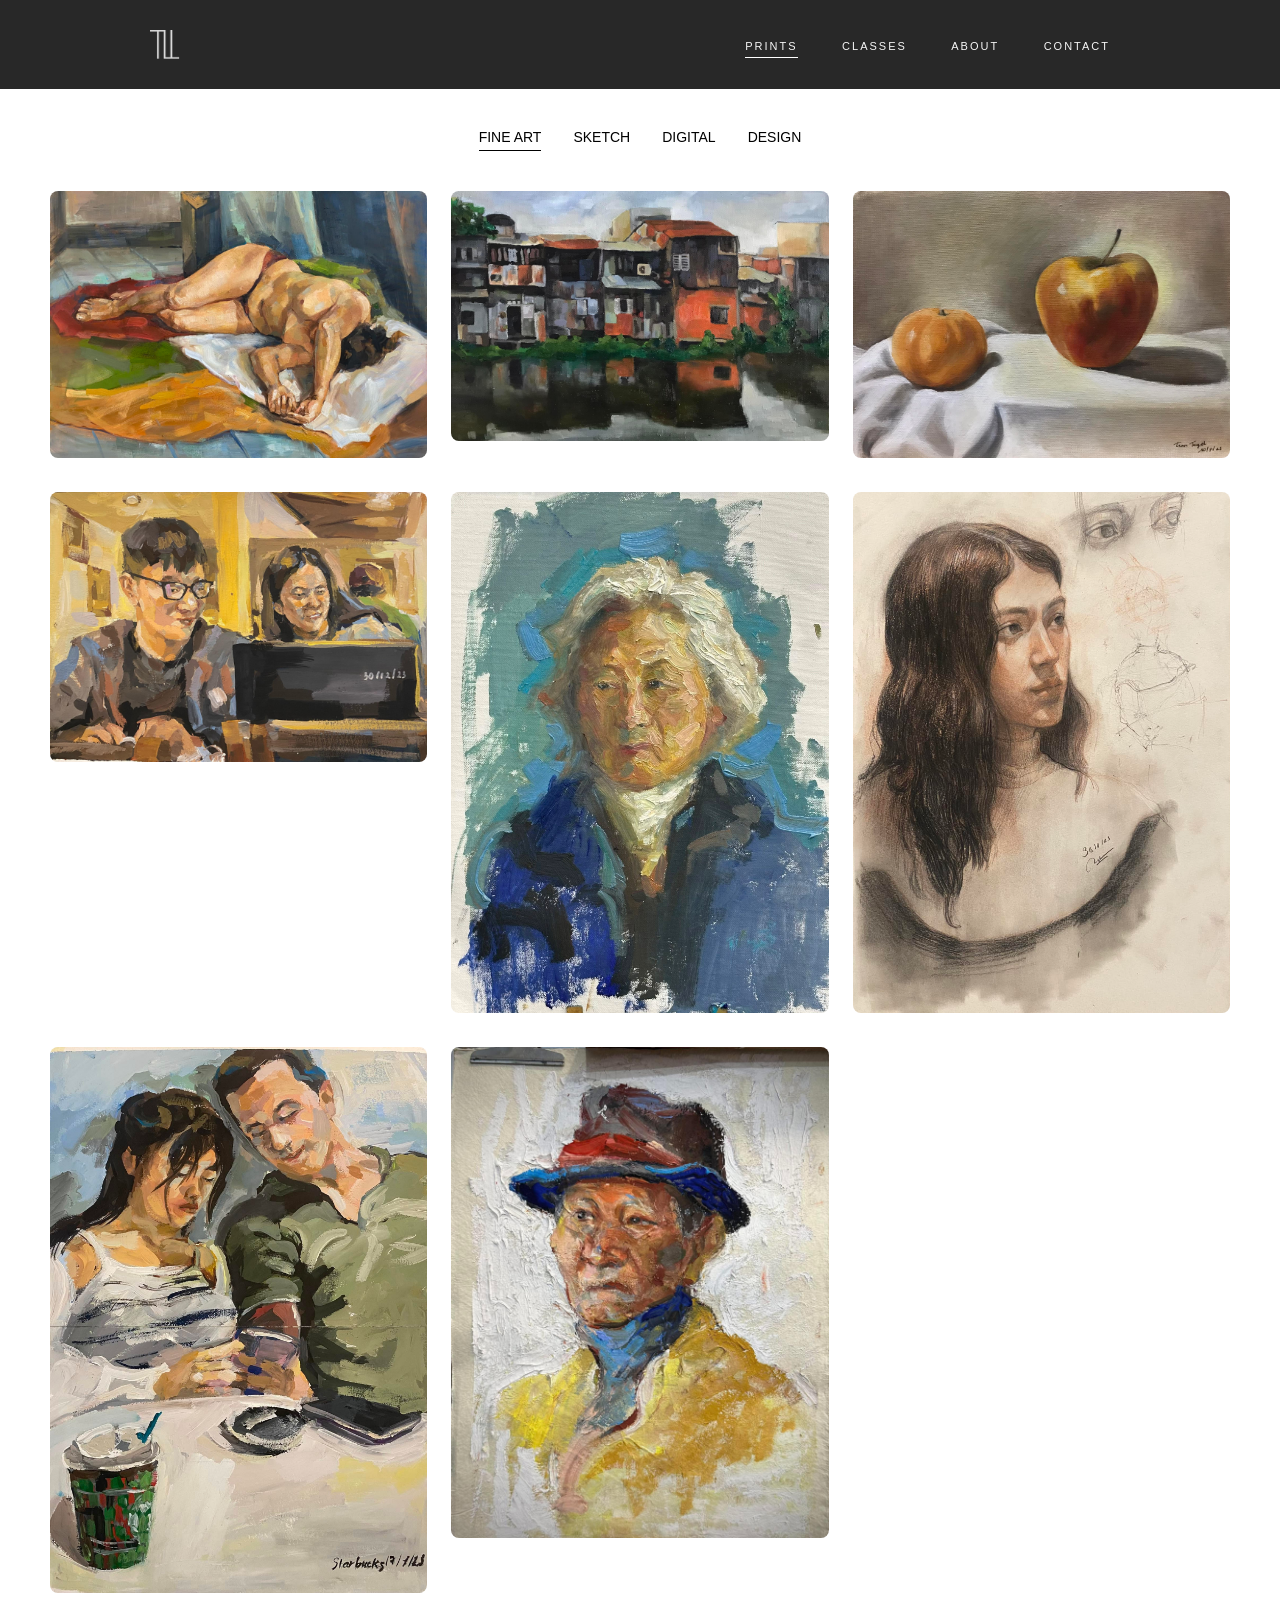
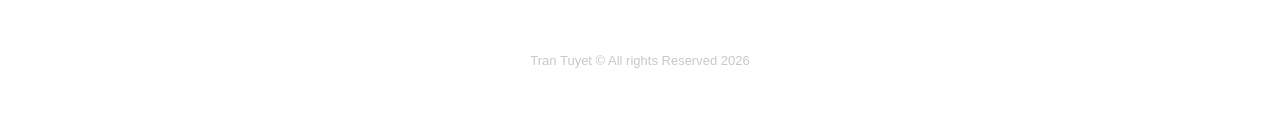
==== index.html @ d8ab97bf "update website" ====
<head>
  <meta charset="UTF-8">
  <meta name="viewport" content="width=device-width, initial-scale=1.0">
  <title>T U Y E T</title>
  <link rel="icon" type="image/png" href="image/Group 9.png">
  <link href="https://fonts.googleapis.com/css2?family=Montserrat:wght@300;400;500;600&display=swap" rel="stylesheet">
  <link href="https://cdnjs.cloudflare.com/ajax/libs/font-awesome/6.0.0/css/all.min.css" rel="stylesheet">
  <link rel="stylesheet" href="style.css">
</head>
<body>
  <div class="overlay" id="overlay"></div>
  <nav class="header">
    <img src="image/Group 9.png" alt="Logo" class="logo">
    <div class="menu">
      <a href="index.html" class="menu-link" data-link="#print">PRINTS</a>
      <a href="Classes.html" class="menu-link" data-link="#contact">CLASSES</a>
      <a href="about.html" class="menu-link" data-link="#about">ABOUT</a>
      <a href="contact.html" class="menu-link" data-link="#contact">CONTACT</a>
    </div>
    <div class="bars" onclick="toggleMenu()">
      <i id="menuIcon" class="fa-solid fa-bars-staggered"></i>
    </div>
  </nav>
  <nav class="sidebar" id="sidebar">
    <a href="index.html" class="menu-link" data-link="#print">PRINTS</a>
    <a href="Classes.html" class="menu-link" data-link="#contact">CLASSES</a>
    <a href="about.html" class="menu-link" data-link="#about">ABOUT</a>
    <a href="contact.html" class="menu-link" data-link="#contact">CONTACT</a>
  </nav>
  <script src="bars.js"></script>
  <script src="link.js"></script>
  <script src="script.js"></script>
  <script src="anh.js"></script>
  <!-- FILTER BAR -->
  <div class="filter-bar">
    <span class="filter-item active" data-filter="fineart" data-link="index.html">FINE ART</span>
    <span class="filter-item" data-filter="sketch" data-link="sketch.html">SKETCH</span>
    <span class="filter-item" data-filter="digital" data-link="digital.html">DIGITAL</span>
    <span class="filter-item" data-filter="design" data-link="design.html">DESIGN</span>
  </div>
  <!-- GALLERY -->
  <div class="gallery">
    <div class="gallery-item" data-category="photo">
      <div class="img-wrap">
        <img src="image/480322560_935055198749054_2057968793937669233_n.jpg">
      </div>
      <div class="title"></div>
    </div>

    <div class="gallery-item" data-category="photo">
      <div class="img-wrap">
        <img src="image/480319903_934501625471078_4374676311597123511_n.jpg">
      </div>
    </div>
    <div class="gallery-item" data-category="photo">
      <div class="img-wrap">
        <img src="image/480212651_933837428870831_2804884142030493798_n.jpg">
      </div>
    </div>
    <div class="gallery-item" data-category="photo">
      <div class="img-wrap">
        <img src="image/485179043_957050726549501_4429113555703105779_n.jpg">
      </div>
    </div>
    <div class="gallery-item" data-category="print">
      <div class="img-wrap">
        <img src="image/540514131_1079661067621799_6792637937605789233_n.jpg">
      </div>
      <div class="title"></div>
    </div>
    <div class="gallery-item" data-category="design">
      <div class="img-wrap">
        <img src="image/480683274_935413478713226_5068950776820447349_n 1.png">
      </div>
      <div class="title"></div>
    </div>
    <div class="gallery-item" data-category="photo">
      <div class="img-wrap">
        <img src="486000904_957050783216162_703529819010156306_n.jpg">
      </div>
      <div class="title"></div>
    </div>
    <div class="gallery-item" data-category="photo">
      <div class="img-wrap">
        <img src="image/538190374_1072871264967446_4287590104530276210_n.jpg">
      </div>
      <div class="title"></div>
    </div>
  </div>
  </div>
  </div>
  </div>
  <footer class="footer">
    Tran Tuyet © All rights Reserved 2026
  </footer>
</body>
</html>
---- style.css ----
html,
body {
  margin: 0 auto;
}

body {
  margin: 0;
  padding: 0;
  font-family: 'Helvetica Neue', Helvetica, Arial, sans-serif;
  text-align: justify;
  background-color: #ffffff;
  height: 100%;
  margin: 0;
}

section {
  line-height: 1.3;
}

/* HEADER */
.header {
  background-color: #282828;
  display: flex;
  justify-content: space-between;
  align-items: center;
  padding: 30px 150px;

}

/* Mặc định: DESKTOP */
.logo {
  width: 30px;
  height: auto;
  /* giữ đúng tỉ lệ */
}

.header a {
  color: #f7f7f7;
  text-decoration: none;
  margin: 0 20px;
  font-size: 11px;
  font-weight: 500;
  letter-spacing: 2px;
  max-width: 800px;

}

/* ===== LỚP PHỦ ĐỂ TỰ ĐÓNG SIDEBAR ===== */
.overlay {
  position: fixed;
  top: 0;
  left: 0;
  width: 100%;
  height: 100%;
  background: rgba(0, 0, 0, 0.5);
  display: none;
  z-index: 999;
  /* thấp hơn sidebar */
}

.overlay.active {
  display: block;
}

/* BARS */
.bars {
  display: none;
  color: rgb(206, 206, 206);
  font-size: 25px;
  cursor: pointer;
  z-index: 9999;
  position: fixed;
  top: 30px;
  right: 30px;

}

#menuIcon {
  transform: scaleY(.95);
  /* càng nhỏ càng mỏng theo chiều dọc */
}

/* SIDEBAR */
.sidebar {
  position: fixed;
  top: 0;
  right: -350px;
  /* QUAN TRỌNG */
  width: 250px;
  height: 100%;
  background-color: #464646;
  padding: 60px 30px;
  display: flex;
  flex-direction: column;
  gap: 20px;
  transition: right 0.3s ease;
  z-index: 1000;
}

.sidebar.active {
  right: 0;
}

.sidebar a {
  color: white;
  text-decoration: none;
  font-size: 14px;
}

.menu-link {
  position: relative;
  padding-bottom: 6px;
}

/* gạch ngang */
.menu-link::after {
  content: "";
  position: absolute;
  left: 0;
  bottom: 0;
  width: 0;
  height: 1px;
  background-color: #fff;
  transition: width 0.4s ease;
}

/* khi active → gạch chạy xong & dừng lại */
.menu-link.active::after {
  width: 100%;
}


/* ===== FILTER BAR ===== */
.filter-bar {
  display: flex;
  justify-content: center;
  gap: 32px;
  margin: 40px 0;
}

.filter-item {
  position: relative;
  display: inline-block;
  padding-bottom: 6px;
  cursor: pointer;
  text-decoration: none;
  color: black;
}

.filter-item::after {
  content: "";
  position: absolute;
  left: 0;
  bottom: 0;
  width: 0;
  height: 2px;
  background: #000;
  transition: width 0.3s ease;
}

.filter-item.active::after {
  width: 100%;
}


/* ===== GALLERY ===== */
.gallery {
  max-width: 1200px;
  margin: 0 auto;
  padding: 0 16px;
   flex: 1;
  display: grid;
  grid-template-columns: repeat(4, 1fr);
  gap: 24px;
  margin-top: 20px;
  justify-content: center;
 
}

.gallery-item {
  text-align: center;
  cursor: pointer;
}

.gallery-item img {
  width: 100%;
  height: auto;
  border-radius: 8px;
  transition: transform 0.3s;
}
.gallery-item.hide {
  display: none;
}

.title {
  margin-top: 10px;
  font-weight: bold;
}

/* ===== FILTER BAR ===== */
.filter-bar {
  display: flex;
  justify-content: center;
  gap: 32px;
  margin: 40px 0;
}

/* ITEM */
.filter-item {
  position: relative;
  font-size: 14px;
  cursor: pointer;
  padding-bottom: 6px;
  display: inline-block;   /* 🔥 BẮT BUỘC */
}

/* LINE */
.filter-item::after {
  content: "";
  position: absolute;
  left: 0;
  bottom: 0;
  width: 0;
  height: 1px;
  background: #000;
  transition: width 0.3s ease;
}

/* ACTIVE */
.filter-item.active::after {
  width: 100%;
}


/* FOOTER KẾT TRANG */
.footer {
  text-align: center;
  font-size: 13px;
  color: #a8a6a1;
  padding: 50px 0;
  opacity: 0.6;
  margin-top: auto;

}

/* iPad & tablet */
@media (min-width: 834px) and (max-width: 1300px) {

.gallery {
  display: grid;
  grid-template-columns: repeat(3, 1fr);
  justify-content: center;
   padding: 0 50px;
    /* cách lề 2 bên */
}

}

/* iPad & tablet */
@media (min-width: 834px) and (max-width: 1100px) {
  .menu {
    display: none;
  }

  .bars {
    display: block;
  }


.gallery {
  display: grid;
  grid-template-columns: repeat(4, 1fr);
  justify-content: center;
   padding: 0 50px;
    /* cách lề 2 bên */
}

  .logo {
    position: relative;
    left: -115px;
  }
}

/* MOBILE */
@media (max-width: 834px) {
  * {
    box-sizing: border-box;
  }

  .body {
    max-width: 600px;
  }

  .header {
    padding: 20px 20px;
  }

  /* Mặc định: DESKTOP */
  .logo {
    width: 23px;
    position: relative;
    left: 10px;
  }

  .menu {
    display: none;
  }

  .bars {
    display: block !important;
    font-size: 20px;
    top: 20px;
    right: 25px;
  }
  .modal {
    display: none;
    position: fixed;
    z-index: 100;
    left: 0;
    top: 0;
    width: 100%;
    height: 100%;
    background-color: rgba(0, 0, 0, 0.8);
    justify-content: center;
    align-items: center;
    flex-direction: column;
  }

  .modal img {
    max-width: 90%;
    max-height: 80%;
    border-radius: 10px;
  }

  .modal .controls {
    margin-top: 15px;
    color: white;
    font-size: 24px;
    user-select: none;
  }

  .modal .controls span {
    cursor: pointer;
    margin: 0 20px;
    font-weight: bold;
  }

.filter-item {
  position: relative;
  font-size: 12px;
    padding-bottom: 4px;
 
  }
 .gallery {
    grid-template-columns: repeat(2, 45%);
    /* 2 ảnh, căn giữa */
    gap: 20px;
    justify-content: center;
     margin-top: -5px;
  }
    /* FOOTER KẾT TRANG */
  .footer {
    margin-top: 50px;
  }

}
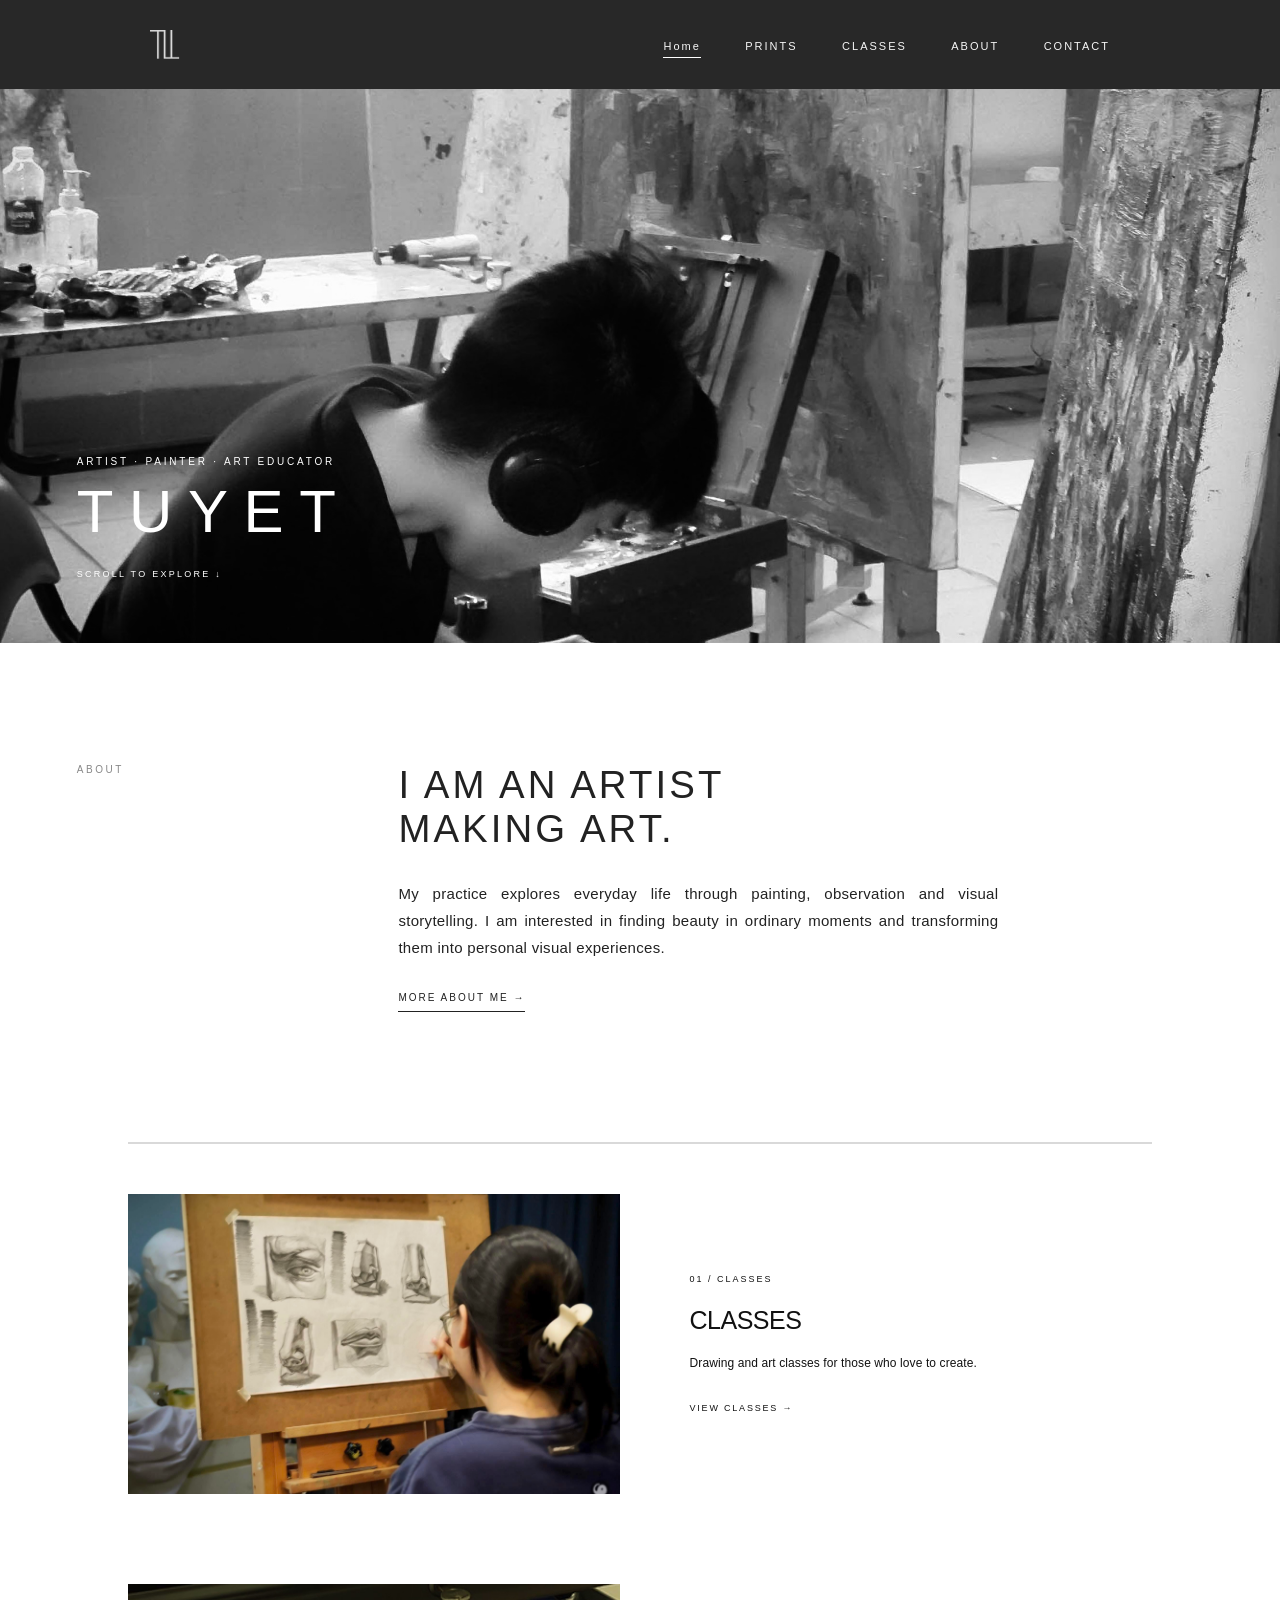
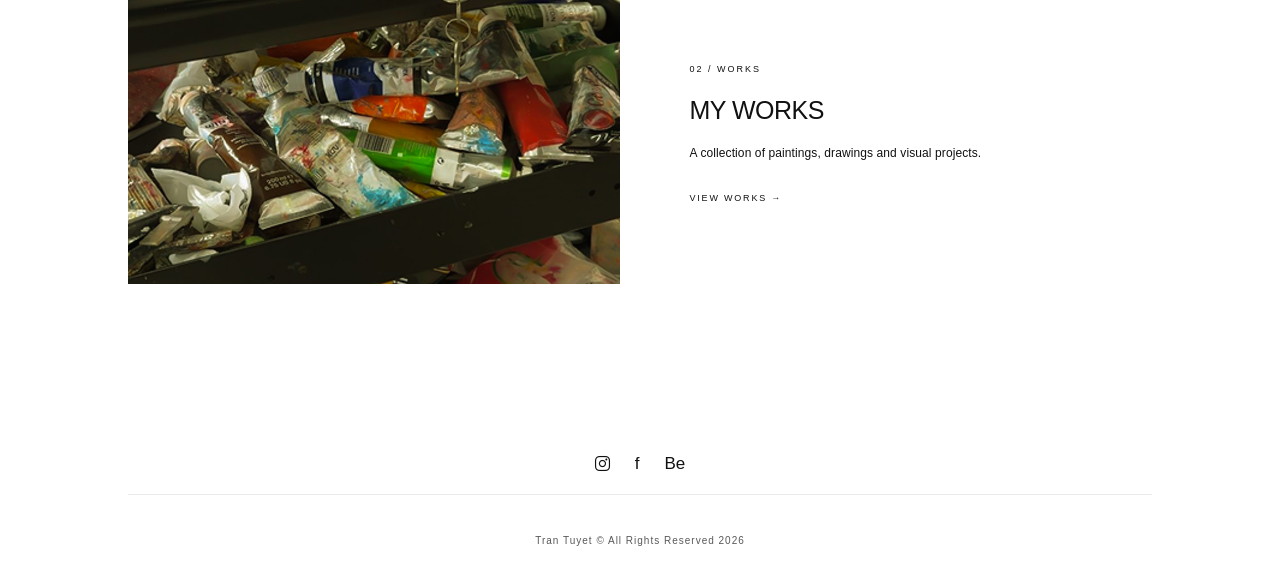
==== commit cc6dec2a: "Update website" ====
--- a/index.html
+++ b/index.html
@@ -5,14 +5,16 @@
   <link rel="icon" type="image/png" href="image/Group 9.png">
   <link href="https://fonts.googleapis.com/css2?family=Montserrat:wght@300;400;500;600&display=swap" rel="stylesheet">
   <link href="https://cdnjs.cloudflare.com/ajax/libs/font-awesome/6.0.0/css/all.min.css" rel="stylesheet">
-  <link rel="stylesheet" href="style.css">
+  <link rel="stylesheet" href="style5.css">
 </head>
 <body>
   <div class="overlay" id="overlay"></div>
   <nav class="header">
+
     <img src="image/Group 9.png" alt="Logo" class="logo">
     <div class="menu">
-      <a href="index.html" class="menu-link" data-link="#print">PRINTS</a>
+      <a href="index.html" class="menu-link" data-link="#home">Home</a>
+     <a href="prints.html" class="menu-link" data-link="#print">PRINTS</a>
       <a href="Classes.html" class="menu-link" data-link="#contact">CLASSES</a>
       <a href="about.html" class="menu-link" data-link="#about">ABOUT</a>
       <a href="contact.html" class="menu-link" data-link="#contact">CONTACT</a>
@@ -22,7 +24,8 @@
     </div>
   </nav>
   <nav class="sidebar" id="sidebar">
-    <a href="index.html" class="menu-link" data-link="#print">PRINTS</a>
+      <a href="index.html" class="menu-link" data-link="#home">Home</a>
+   <a href="prints.html" class="menu-link" data-link="#print">PRINTS</a>
     <a href="Classes.html" class="menu-link" data-link="#contact">CLASSES</a>
     <a href="about.html" class="menu-link" data-link="#about">ABOUT</a>
     <a href="contact.html" class="menu-link" data-link="#contact">CONTACT</a>
@@ -31,67 +34,106 @@
   <script src="link.js"></script>
   <script src="script.js"></script>
   <script src="anh.js"></script>
-  <!-- FILTER BAR -->
-  <div class="filter-bar">
-    <span class="filter-item active" data-filter="fineart" data-link="index.html">FINE ART</span>
-    <span class="filter-item" data-filter="sketch" data-link="sketch.html">SKETCH</span>
-    <span class="filter-item" data-filter="digital" data-link="digital.html">DIGITAL</span>
-    <span class="filter-item" data-filter="design" data-link="design.html">DESIGN</span>
-  </div>
-  <!-- GALLERY -->
-  <div class="gallery">
-    <div class="gallery-item" data-category="photo">
-      <div class="img-wrap">
-        <img src="image/480322560_935055198749054_2057968793937669233_n.jpg">
-      </div>
-      <div class="title"></div>
+ 
+<section class="hero">
+
+    <img
+        class="hero-img"
+        src="image/IMG_8852 4.jpg"
+        alt="Tran Tuyet"
+    >
+
+    <div class="hero-content">
+        <p class="hero-subtitle">
+            ARTIST · PAINTER · ART EDUCATOR
+        </p>
+
+        <h1>T U Y E T</h1>
+
+        <p class="hero-scroll">
+            SCROLL TO EXPLORE ↓
+        </p>
     </div>
 
-    <div class="gallery-item" data-category="photo">
-      <div class="img-wrap">
-        <img src="image/480319903_934501625471078_4374676311597123511_n.jpg">
-      </div>
+</section>
+<section class="about-intro">
+
+    <div class="about-label">
+        ABOUT
     </div>
-    <div class="gallery-item" data-category="photo">
-      <div class="img-wrap">
-        <img src="image/480212651_933837428870831_2804884142030493798_n.jpg">
-      </div>
+
+    <div class="about-text">
+        <h2>I AM AN ARTIST<br>
+            MAKING ART.
+        </h2>
+
+        <p>
+            My practice explores everyday life through painting,
+            observation and visual storytelling. I am interested in
+            finding beauty in ordinary moments and transforming them
+            into personal visual experiences.
+        </p>
+
+        <a href="about.html" class="about-link">
+            MORE ABOUT ME →
+        </a>
     </div>
-    <div class="gallery-item" data-category="photo">
-      <div class="img-wrap">
-        <img src="image/485179043_957050726549501_4429113555703105779_n.jpg">
-      </div>
+
+</section>
+
+<div class="about-links">
+
+    <a href="Classes.html" class="about-card">
+        <div class="about-image">
+            <img src="image/606027083_901780532274286_6609460865331405833_n.jpg" alt="Classes">
+        </div>
+
+        <div class="about-info">
+               <small>01 / CLASSES</small>
+            <h3>CLASSES</h3>
+            <p>Drawing and art classes for those who love to create.</p>
+            <span>VIEW CLASSES →</span>
+        
+        </div>
+    </a>
+
+    <a href="prints.html" class="about-card">
+        <div class="about-image">
+            <img src="image/Group 273.png" alt="My works">
+        </div>
+
+        <div class="about-info">
+            <small>02 / WORKS</small>
+            <h3>MY WORKS</h3>
+            <p>A collection of paintings, drawings and visual projects.</p>
+            <span>VIEW WORKS →</span>
+        </div>
+    </a>
+
+
+
+
+<div class="footer-social">
+
+   <a href="https://instagram.com/" target="_blank" aria-label="Instagram">
+    <i class="fa-brands fa-instagram"></i>
+</a>
+
+    <a href="https://facebook.com/" target="_blank" aria-label="Facebook">
+        f
+    </a>
+
+    <a href="https://behance.net/" target="_blank" aria-label="Behance">
+        Be
+    </a>
+
+
+
+</div>
+    <div class="footer-bottom">
+        <span>Tran Tuyet © All Rights Reserved 2026</span>
     </div>
-    <div class="gallery-item" data-category="print">
-      <div class="img-wrap">
-        <img src="image/540514131_1079661067621799_6792637937605789233_n.jpg">
-      </div>
-      <div class="title"></div>
-    </div>
-    <div class="gallery-item" data-category="design">
-      <div class="img-wrap">
-        <img src="image/480683274_935413478713226_5068950776820447349_n 1.png">
-      </div>
-      <div class="title"></div>
-    </div>
-    <div class="gallery-item" data-category="photo">
-      <div class="img-wrap">
-        <img src="486000904_957050783216162_703529819010156306_n.jpg">
-      </div>
-      <div class="title"></div>
-    </div>
-    <div class="gallery-item" data-category="photo">
-      <div class="img-wrap">
-        <img src="image/538190374_1072871264967446_4287590104530276210_n.jpg">
-      </div>
-      <div class="title"></div>
-    </div>
-  </div>
-  </div>
-  </div>
-  </div>
-  <footer class="footer">
-    Tran Tuyet © All rights Reserved 2026
-  </footer>
+
+</footer>
 </body>
 </html>
--- a/style5.css
+++ b/style5.css
@@ -0,0 +1,713 @@
+html,
+body {
+  margin: 0 auto;
+}
+
+body {
+  margin: 0;
+  padding: 0;
+  font-family: 'Helvetica Neue', Helvetica, Arial, sans-serif;
+  text-align: justify;
+  background-color: #ffffff;
+  height: 100%;
+  margin: 0;
+}
+
+section {
+  line-height: 1.3;
+}
+
+/* HEADER */
+.header {
+  background-color: #282828;
+  display: flex;
+  justify-content: space-between;
+  align-items: center;
+  padding: 30px 150px;
+
+}
+
+/* Mặc định: DESKTOP */
+.logo {
+  width: 30px;
+  height: auto;
+  /* giữ đúng tỉ lệ */
+}
+
+.header a {
+  color: #f7f7f7;
+  text-decoration: none;
+  margin: 0 20px;
+  font-size: 11px;
+  font-weight: 500;
+  letter-spacing: 2px;
+  max-width: 800px;
+
+}
+
+
+
+/* BARS */
+.bars {
+  display: none;
+  color: rgb(206, 206, 206);
+  font-size: 25px;
+  cursor: pointer;
+  z-index: 9999;
+  position: fixed;
+  top: 30px;
+  right: 30px;
+
+}
+
+#menuIcon {
+  transform: scaleY(.95);
+  /* càng nhỏ càng mỏng theo chiều dọc */
+}
+
+/* SIDEBAR */
+.sidebar {
+  position: fixed;
+  top: 0;
+  right: -350px;
+  /* QUAN TRỌNG */
+  width: 250px;
+  height: 100%;
+  background-color: #464646;
+  padding: 60px 30px;
+  display: flex;
+  flex-direction: column;
+  gap: 20px;
+  transition: right 0.3s ease;
+  z-index: 1000;
+}
+
+.sidebar.active {
+  right: 0;
+}
+
+.sidebar a {
+  color: white;
+  text-decoration: none;
+  font-size: 14px;
+}
+
+.menu-link {
+  position: relative;
+  padding-bottom: 6px;
+}
+
+/* gạch ngang */
+.menu-link::after {
+  content: "";
+  position: absolute;
+  left: 0;
+  bottom: 0;
+  width: 0;
+  height: 1px;
+  background-color: #fff;
+  transition: width 0.4s ease;
+}
+
+/* khi active → gạch chạy xong & dừng lại */
+.menu-link.active::after {
+  width: 100%;
+}
+
+
+/* ===== FILTER BAR ===== */
+.filter-bar {
+  display: flex;
+  justify-content: center;
+  gap: 32px;
+  margin: 40px 0;
+}
+
+.filter-item {
+  position: relative;
+  display: inline-block;
+  padding-bottom: 6px;
+  cursor: pointer;
+  text-decoration: none;
+  color: black;
+}
+
+.filter-item::after {
+  content: "";
+  position: absolute;
+  left: 0;
+  bottom: 0;
+  width: 0;
+  height: 2px;
+  background: #000;
+  transition: width 0.3s ease;
+}
+
+.filter-item.active::after {
+  width: 100%;
+}
+
+
+
+.title {
+  margin-top: 10px;
+  font-weight: bold;
+}
+
+/* ===== FILTER BAR ===== */
+.filter-bar {
+  display: flex;
+  justify-content: center;
+  gap: 32px;
+  margin: 40px 0;
+}
+
+/* ITEM */
+.filter-item {
+  position: relative;
+  font-size: 14px;
+  cursor: pointer;
+  padding-bottom: 6px;
+  display: inline-block;   /* 🔥 BẮT BUỘC */
+}
+
+/* LINE */
+.filter-item::after {
+  content: "";
+  position: absolute;
+  left: 0;
+  bottom: 0;
+  width: 0;
+  height: 1px;
+  background: #000;
+  transition: width 0.3s ease;
+}
+
+/* ACTIVE */
+.filter-item.active::after {
+  width: 100%;
+}
+
+.hero {
+    position: relative;
+    width: 100%;
+    overflow: hidden;
+    background: #fff;
+}
+
+.hero-img {
+    display: block;
+    width: 100%;
+    height: auto;
+    animation: imageMove 14s ease-in-out infinite alternate;
+}
+
+/* Ảnh chuyển động rất nhẹ */
+@keyframes imageMove {
+    from {
+        transform: scale(1);
+    }
+
+    to {
+        transform: scale(1.015);
+    }
+}
+
+
+/* =========================
+   HERO TEXT
+========================= */
+
+.hero-content {
+    position: absolute;
+    z-index: 2;
+    left: 6vw;
+    bottom: 7vh;
+    color: #fff;
+    font-family: "Helvetica Neue", Helvetica, Arial, sans-serif;
+    animation: contentIn 1.5s cubic-bezier(.22,1,.36,1) forwards;
+}
+
+.hero-subtitle {
+    margin: 0 0 16px;
+
+    font-size: 10px;
+    font-weight: 400;
+    letter-spacing: .28em;
+    line-height: 1.5;
+
+    opacity: 0;
+    animation: textIn 1s ease .2s forwards;
+}
+
+.hero-content h1 {
+    margin: 0;
+    font-size: 60px;
+    font-weight: 300;
+    line-height: .9;
+    opacity: 0;
+    animation: textIn 1.2s cubic-bezier(.22,1,.36,1) .4s forwards;
+}
+
+.hero-scroll {
+    margin: 30px 0 0;
+
+    font-size: 9px;
+    font-weight: 400;
+    letter-spacing: .25em;
+
+    opacity: 0;
+    animation:
+        textIn 1s ease .8s forwards,
+        scrollFloat 2.5s ease-in-out 2s infinite;
+}
+.about-intro {
+    display: grid;
+    grid-template-columns: 25% 75%;
+    gap: 40px;
+
+    padding: 120px 6vw;
+
+    background: #fff;
+    color: #222;
+}
+
+.about-label {
+    font-size: 10px;
+    letter-spacing: .25em;
+    color: #888;
+}
+
+.about-text {
+    max-width: 750px;
+}
+
+.about-text h2 {
+    margin: 0 0 28px;
+
+    font-family: "Helvetica Neue", Helvetica, Arial, sans-serif;
+    font-size: clamp(24px, 3vw, 42px);
+    font-weight: 300;
+    line-height: 1.15;
+    letter-spacing: 0.08em;
+    text-transform: uppercase;
+}
+.about-text p {
+    max-width: 600px;
+
+    margin: 0 0 30px;
+
+    font-size: 15px;
+    font-weight: 300;
+    line-height: 1.8;
+    letter-spacing: .02em;
+}
+
+.about-link {
+    display: inline-block;
+
+    color: #222;
+    text-decoration: none;
+
+    font-size: 10px;
+    letter-spacing: .2em;
+
+    border-bottom: 1px solid #222;
+    padding-bottom: 7px;
+
+    transition: opacity .3s ease;
+}
+
+.about-link:hover {
+    opacity: .5;
+}
+
+
+/* MOBILE */
+
+@media (max-width: 834px) {
+
+    .about-intro {
+        display: block;
+        padding: 30px 20px;
+    }
+
+    .about-label {
+        margin-bottom: 25px;
+        font-size: 8px;
+    }
+
+    .about-text h2 {
+        font-size: 20px;
+        line-height: 1.15;
+        letter-spacing: 0.06em;
+        font-weight: 300;
+        margin-bottom: 15px;
+    }
+
+    .about-text p {
+        font-size: 13px;
+        line-height: 1.7;
+        margin-bottom: 25px;
+    }
+
+    .about-link {
+        font-size: 8px;
+    }
+
+}
+.about-links {
+  
+    max-width: 1000px;
+    margin: 100px auto 0;
+}
+
+.about-card {
+    display: grid;
+    grid-template-columns: 48% 52%;
+    align-items: center;
+    width: 100%;
+    margin: 0 auto 90px;
+    color: #111;
+    text-decoration: none;
+    transition: opacity 0.4s ease;
+}
+.about-links {
+    width: 80%;
+    max-width: 1200px;
+    margin: 10px auto 0;
+    
+    border-top: 2px solid rgba(0, 0, 0, 0.15);
+    padding-top: 50px;
+}
+
+.about-card:hover {
+    opacity: 0.65;
+}
+
+.about-image {
+    overflow: hidden;
+}
+
+.about-image img {
+    width: 100%;
+    height: 300px;
+    object-fit: cover;
+    display: block;
+
+    transition: transform 0.7s ease;
+}
+
+.about-card:hover .about-image img {
+    transform: scale(1.025);
+}
+
+.about-info {
+    padding-left: 70px;
+}
+
+.about-info small {
+    display: block;
+    margin-bottom: 22px;
+
+    font-size: 9px;
+    font-weight: 400;
+    letter-spacing: 2px;
+    text-transform: uppercase;
+}
+
+.about-info h3 {
+    margin: 0 0 18px;
+
+    font-family: 'Montserrat', sans-serif;
+    font-size: 25px;
+    font-weight: 400;
+    letter-spacing: -0.5px;
+}
+
+.about-info p {
+    max-width: 320px;
+    margin: 0 0 28px;
+
+    font-size: 12px;
+    font-weight: 300;
+    line-height: 1.8;
+    letter-spacing: 0.1px;
+}
+
+.about-info span {
+    font-size: 9px;
+    font-weight: 400;
+    letter-spacing: 1.8px;
+    text-transform: uppercase;
+}
+
+/* MOBILE */
+@media (max-width: 700px) {
+
+    .about-links {
+        width: 88%;
+    }
+
+    .about-card {
+        grid-template-columns: 1fr;
+        gap: 25px;
+    }
+
+    .about-image img {
+        height: 240px;
+    }
+
+    .about-info {
+        padding: 0;
+    }
+
+}
+.footer {
+    padding: 70px 6vw 25px;
+    text-align: center;
+    font-family: 'Montserrat', sans-serif;
+}
+
+.footer-social {
+    display: flex;
+    justify-content: center;
+    align-items: center;
+    gap: 25px;
+
+    padding-top: 80px;
+    margin-bottom: 20px;
+}
+
+.footer-social a {
+    color: #111;
+    text-decoration: none;
+
+    font-size: 17px;
+    font-weight: 400;
+
+    transition: opacity 0.3s ease,
+                transform 0.3s ease;
+}
+
+.footer-social a:hover {
+    opacity: 0.5;
+    transform: translateY(-3px);
+}
+
+.footer-social span {
+    font-size: 15px;
+}
+
+.footer-bottom {
+    display: flex;
+    justify-content: center;
+    align-items: center;
+    gap: 8px;
+
+    padding: 40px 0;
+
+    border-top: 1px solid rgba(0, 0, 0, 0.12);
+
+    font-size: 10px;
+    letter-spacing: 1px;
+    font-weight: 300;
+    opacity: 0.65;
+}
+/* =========================
+   TEXT ANIMATION
+========================= */
+
+@keyframes textIn {
+
+    from {
+        opacity: 0;
+        transform: translateY(25px);
+    }
+
+    to {
+        opacity: 1;
+        transform: translateY(0);
+    }
+
+}
+
+@keyframes contentIn {
+
+    from {
+        opacity: 0;
+    }
+
+    to {
+        opacity: 1;
+    }
+
+}
+
+@keyframes scrollFloat {
+
+    0%, 100% {
+        transform: translateY(0);
+        opacity: .45;
+    }
+
+    50% {
+        transform: translateY(6px);
+        opacity: 1;
+    }
+
+}
+
+
+/* =========================
+   MOBILE
+========================= */
+
+@media (max-width: 834px) {
+
+    .hero {
+        width: 100%;
+    }
+
+    .hero-img {
+        width: 100%;
+        height: auto;
+
+        animation: imageMobile 14s ease-in-out infinite alternate;
+    }
+
+    @keyframes imageMobile {
+
+        from {
+            transform: scale(1);
+        }
+
+        to {
+            transform: scale(1.01);
+        }
+
+    }
+
+    .hero-content {
+        left: 20px;
+        bottom: 25px;
+    }
+
+    .hero-subtitle {
+        font-size: 7px;
+        letter-spacing: .18em;
+        margin-bottom: 10px;
+    }
+
+    .hero-content h1 {
+        font-size: 20px;
+        letter-spacing: .1em;
+    }
+    .hero-scroll {
+        margin-top: 18px;
+        font-size: 7px;
+        letter-spacing: .18em;
+    }
+
+}
+
+
+
+
+
+/* iPad & tablet */
+@media (min-width: 834px) and (max-width: 1100px) {
+  .menu {
+    display: none;
+  }
+
+  .bars {
+    display: block;
+  }
+
+
+
+
+  .logo {
+    position: relative;
+    left: -115px;
+  }
+}
+
+/* MOBILE */
+@media (max-width: 834px) {
+  * {
+    box-sizing: border-box;
+  }
+
+  .body {
+    max-width: 600px;
+  }
+
+  .header {
+    padding: 20px 20px;
+  }
+
+  /* Mặc định: DESKTOP */
+  .logo {
+    width: 23px;
+    position: relative;
+    left: 10px;
+  }
+
+  .menu {
+    display: none;
+  }
+
+  .bars {
+    display: block !important;
+    font-size: 20px;
+    top: 20px;
+    right: 25px;
+  }
+  .modal {
+    display: none;
+    position: fixed;
+    z-index: 100;
+    left: 0;
+    top: 0;
+    width: 100%;
+    height: 100%;
+    background-color: rgba(0, 0, 0, 0.8);
+    justify-content: center;
+    align-items: center;
+    flex-direction: column;
+  }
+
+  .modal img {
+    max-width: 90%;
+    max-height: 80%;
+    border-radius: 10px;
+  }
+
+  .modal .controls {
+    margin-top: 15px;
+    color: white;
+    font-size: 24px;
+    user-select: none;
+  }
+
+  .modal .controls span {
+    cursor: pointer;
+    margin: 0 20px;
+    font-weight: bold;
+  }
+
+.filter-item {
+  position: relative;
+  font-size: 12px;
+    padding-bottom: 4px;
+ 
+  }
+
+    /* FOOTER KẾT TRANG */
+  .footer {
+    margin-top: 50px;
+  }
+
+}
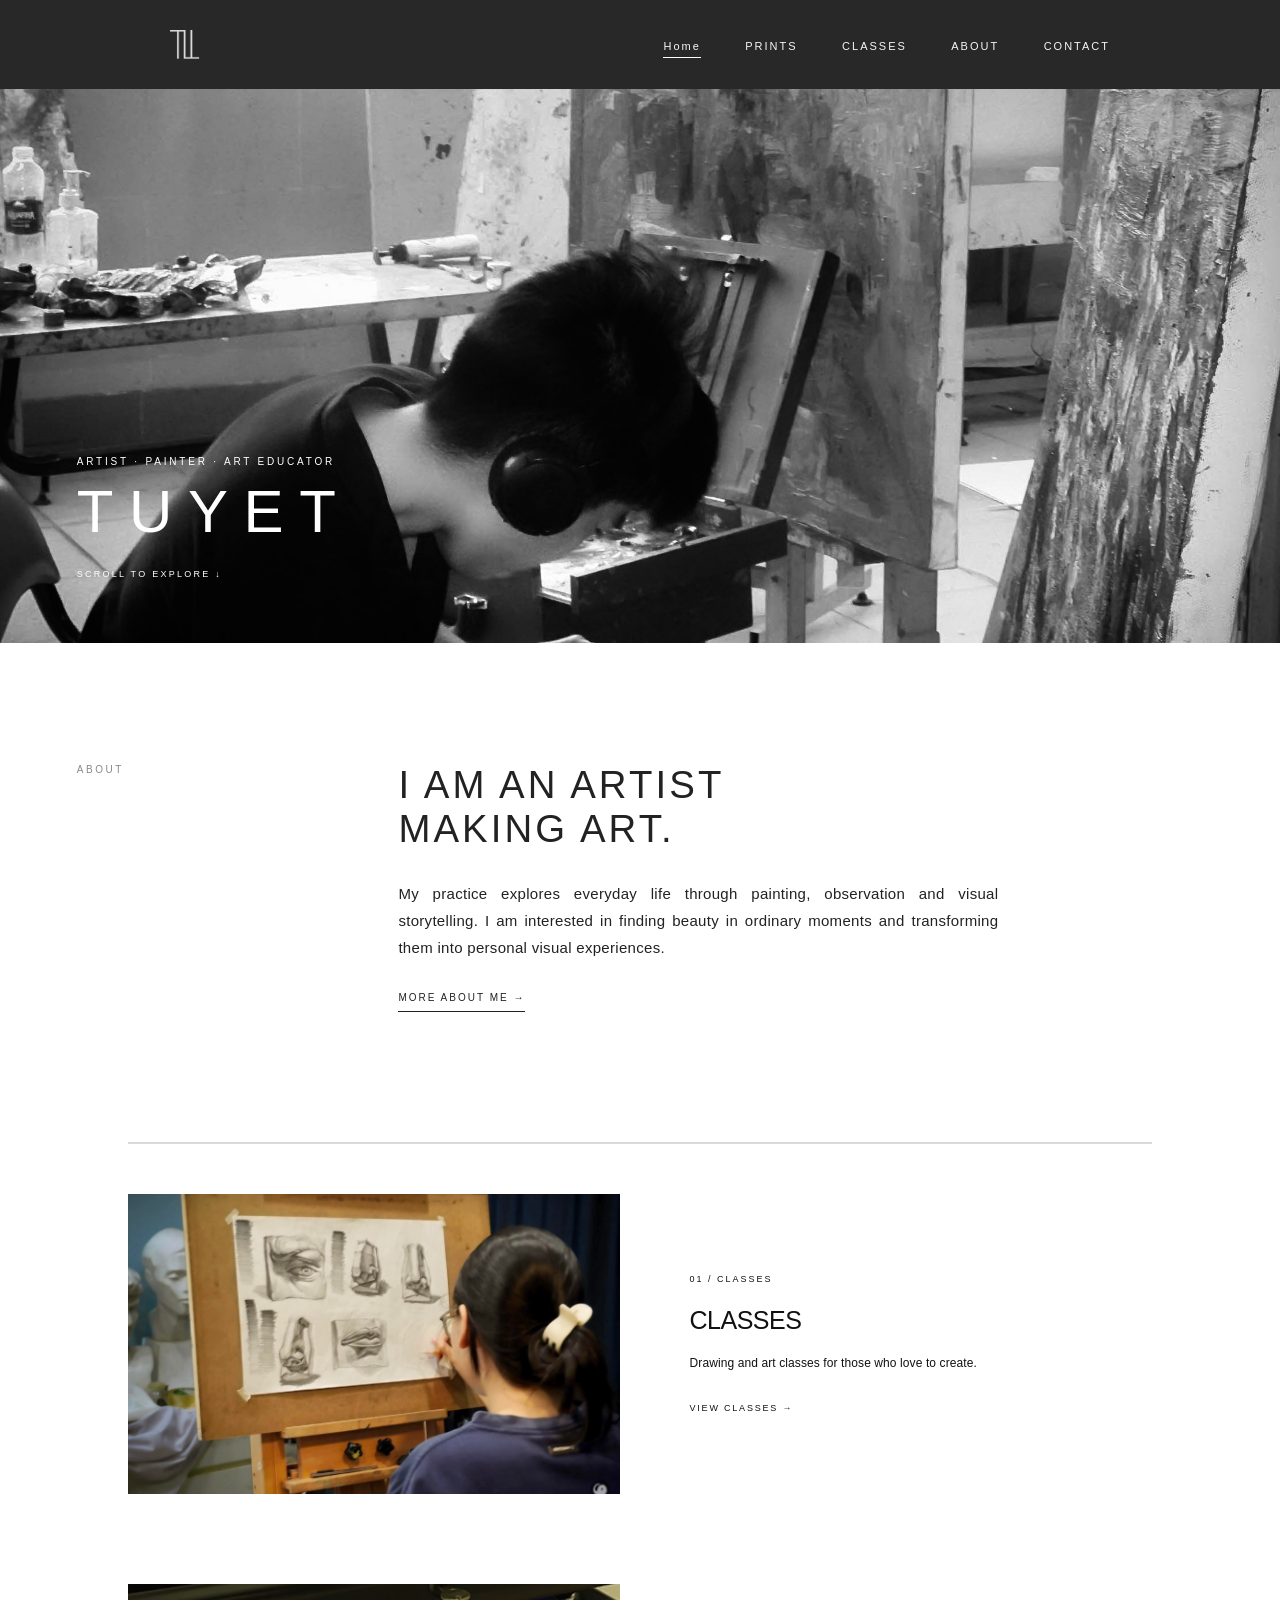
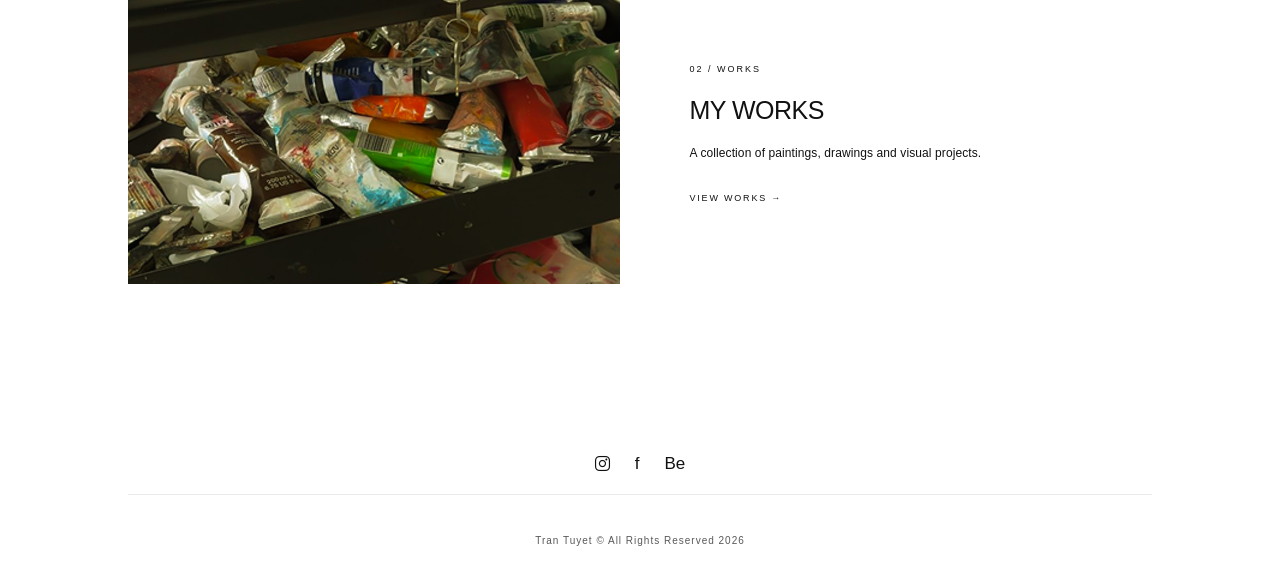
==== commit f3611f68: "Update website" ====
--- a/index.html
+++ b/index.html
@@ -10,8 +10,9 @@
 <body>
   <div class="overlay" id="overlay"></div>
   <nav class="header">
-
+    <a href="index.html">
     <img src="image/Group 9.png" alt="Logo" class="logo">
+</a>
     <div class="menu">
       <a href="index.html" class="menu-link" data-link="#home">Home</a>
      <a href="prints.html" class="menu-link" data-link="#print">PRINTS</a>
